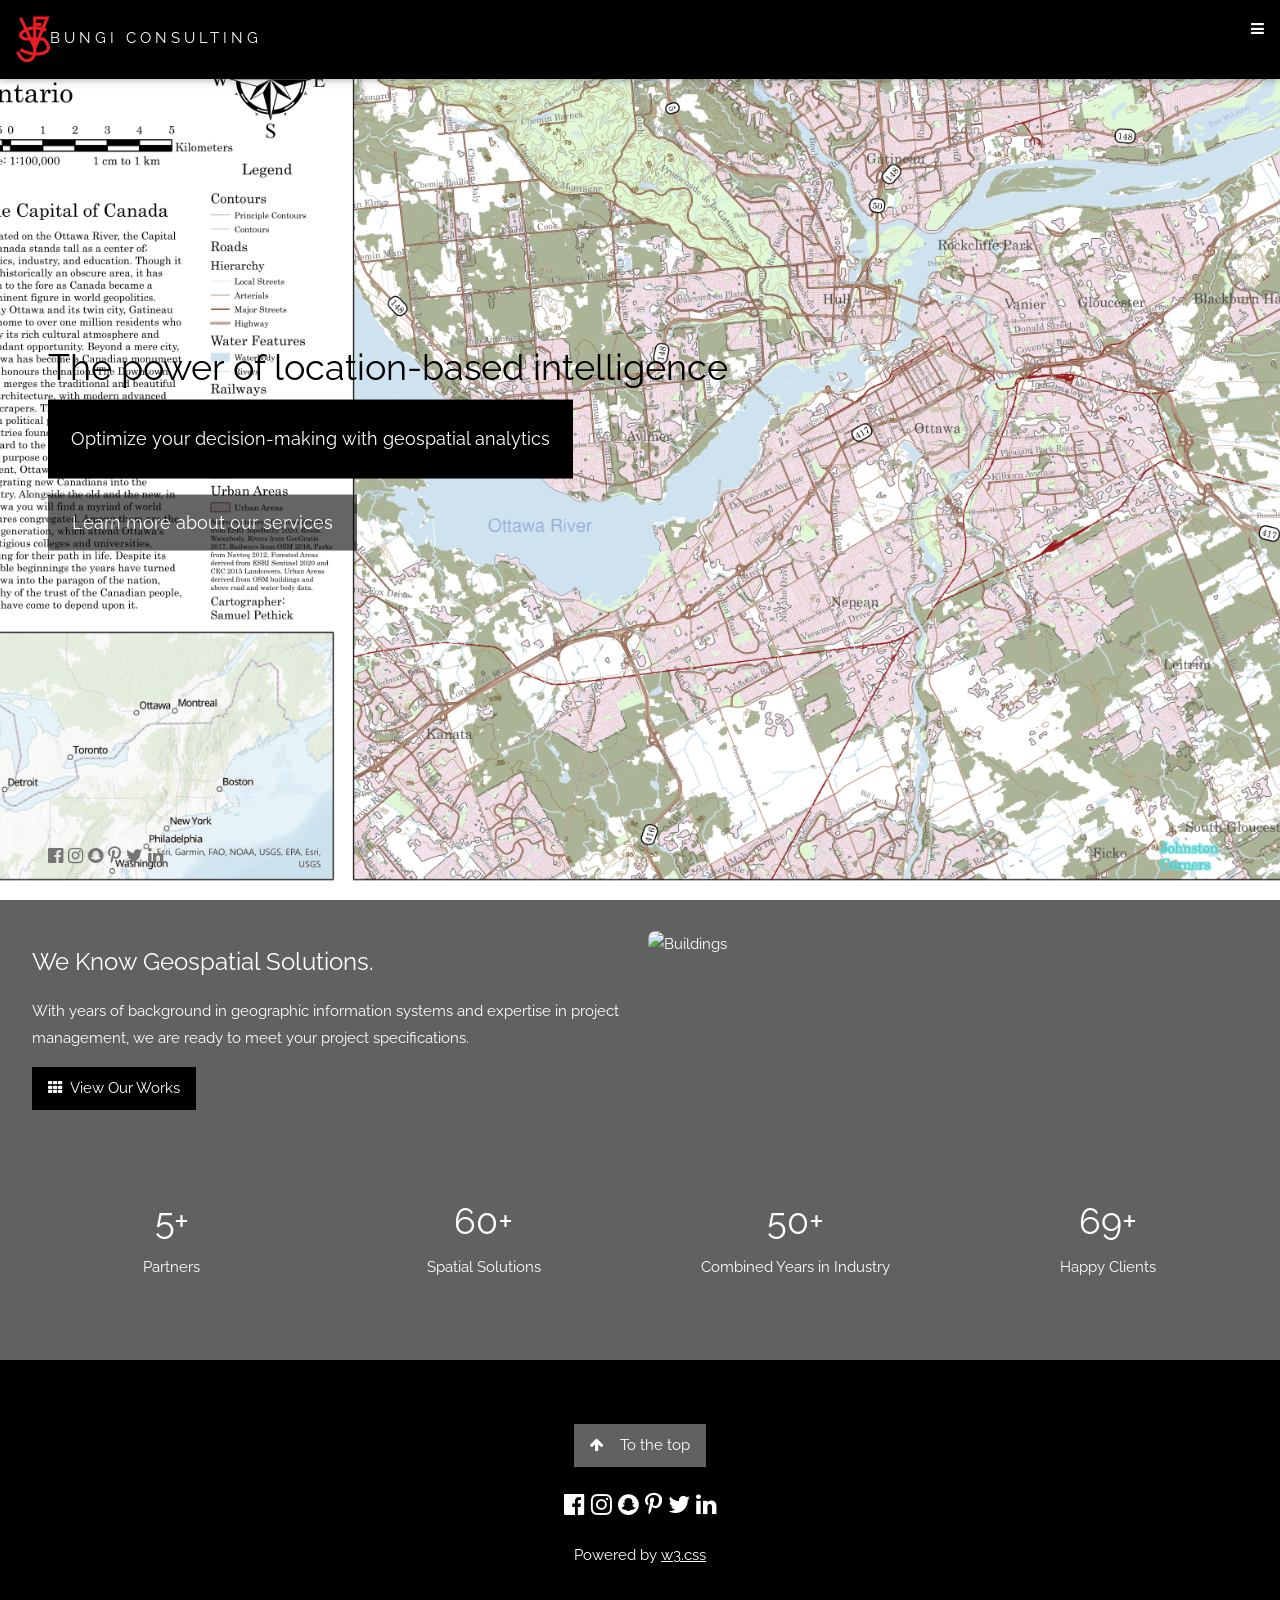
==== index.html @ b3b09a3f "Add files via upload" ====
<!DOCTYPE html>
<html lang="en">
<head class=".w3-bar .w3-button .bgimg-1 ">
<title>Bungi Consulting</title>
<meta charset="UTF-8">
<meta name="viewport" content="width=device-width, initial-scale=1">
<link rel="stylesheet" href="CSS/w3.css">
<link rel="stylesheet" href="https://fonts.googleapis.com/css?family=Raleway">
<link rel="stylesheet" href="https://cdnjs.cloudflare.com/ajax/libs/font-awesome/4.7.0/css/font-awesome.min.css">
<script  src="JS/Javascript.js"> </script>
</head>
<body class = "backgroundgrey">
<!--Jordan start-->
<!-- Navbar (sit on top) -->
<div class="w3-top">
  <div class="w3-bar w3-white w3-card" id="myNavbar">
    <a href="index.html" class="w3-bar-item w3-button w3-wide"><img src="Images/logoweb.png" alt="logo">BUNGI CONSULTING</a>
    <!-- Right-sided navbar links -->
    <div class="w3-right w3-hide-small">
      <a href="index.html" class="w3-bar-item w3-button"><i class="fa fa-home"></i> HOME</a>
      <a href="about.html" class="w3-bar-item w3-button"> <i class="fa fa-book"></i>ABOUT</a>
      <a href="team.html" class="w3-bar-item w3-button"><i class="fa fa-users"></i> TEAM</a>
      <a href="services.html" class="w3-bar-item w3-button"><i class="fa fa-check-square-o"></i> SERVICES</a>
      <a href="partners.html" class="w3-bar-item w3-button"><i class="fa fa-handshake-o"></i> PARTNERS</a>
      <a href="Portfolio.html" class="w3-bar-item w3-button"><i class="fa fa-th"></i> PORTFOLIO</a>
      <a href="Testimonials.html" class="w3-bar-item w3-button"><i class="fa fa-comments"></i> TESTIMONIALS</a>
      <a href="ContactUS.html" class="w3-bar-item w3-button"><i class="fa fa-envelope"></i> CONTACT</a>
    </div>
    <!-- Hide right-floated links on small screens and replace them with a menu icon -->

    <a href="javascript:void(0)" class="w3-bar-item w3-button w3-right w3-hide-large w3-hide-medium" onclick="w3_open()">
      <i class="fa fa-bars"></i>
    </a>
  </div>
</div>

<!-- Sidebar on small screens when clicking the menu icon -->
<nav class="w3-sidebar w3-bar-block w3-black w3-card w3-animate-left w3-hide-medium w3-hide-large displaynone" id="mySidebar">
  <a href="javascript:void(0)" onclick="w3_close()" class="w3-bar-item w3-button w3-large w3-padding-16">Close ×</a>
  <a href="index.html" onclick="w3_close()" class="w3-bar-item w3-button">HOME</a>
  <a href="about.html" onclick="w3_close()" class="w3-bar-item w3-button">ABOUT</a>
  <a href="team.html" onclick="w3_close()" class="w3-bar-item w3-button">TEAM</a>
  <a href="services.html" onclick="w3_close()" class="w3-bar-item w3-button">SERVICES</a>
  <a href="partners.html" onclick="w3_close()" class="w3-bar-item w3-button">PARTNERS</a>
  <a href="Portfolio.html" onclick="w3_close()" class="w3-bar-item w3-button">PORTFOLIO</a>
  <a href="Testimonials.html" onclick="w3_close()" class="w3-bar-item w3-button">TESTIMONIALS</a>
  <a href="ContactUS.html" onclick="w3_close()" class="w3-bar-item w3-button">CONTACT</a>
</nav>
<!-- Jordan End -->
<!-- Header with full-height image -->
<header class="bgimg-1 w3-display-container w3-grayscale-min" id="home">
  <div class="w3-display-left w3-text-white padding48" >
    <span class="w3-jumbo w3-hide-small black">The power of location-based intelligence</span>
    <span class="w3-xxlarge w3-hide-large w3-hide-medium black">The power of location-based intelligence</span>
    <span class="w3-large w3-black padding">Optimize your decision-making with geospatial analytics</span>
    <p class="clear"><a href="about.html" class="w3-button w3-white w3-padding-large w3-large w3-margin-top w3-opacity w3-hover-opacity-off">Learn more about our services</a></p>
  </div> 
  <div class="w3-display-bottomleft w3-text-grey w3-large padding28x48">
    <i class="fa fa-facebook-official w3-hover-opacity"></i>
    <i class="fa fa-instagram w3-hover-opacity"></i>
    <i class="fa fa-snapchat w3-hover-opacity"></i>
    <i class="fa fa-pinterest-p w3-hover-opacity"></i>
    <i class="fa fa-twitter w3-hover-opacity"></i>
    <i class="fa fa-linkedin w3-hover-opacity"></i>
  </div>
</header>

<!-- Promo Section - "We know geospatial solutions" -->
<div class="w3-container w3-light-grey paddel">
  <div class="w3-row-padding">
    <div class="w3-col m6">
      <h3>We Know Geospatial Solutions.</h3>
      <p>With years of background in geographic information systems and expertise in project management, we are ready to meet your project specifications.</p>
      <p><a href="Portfolio.html" class="w3-button w3-black"><i class="fa fa-th"> </i> View Our Works</a></p>
    </div>
    <div class="w3-col m6">
      <img class="w3-image w3-round-large" src="Images/EatYourWayThorughCanada.png" alt="Buildings" width="700" height="394">
    </div>
  </div>
</div>

<!-- Promo Section "Statistics" -->
<div class="w3-container w3-row w3-center w3-dark-grey w3-padding-64">
  <div class="w3-quarter">
    <span class="w3-xxlarge">5+</span>
    <p class = marginfix> Partners </p>
  </div>
  <div class="w3-quarter">
    <span class="w3-xxlarge">60+</span>
    <p class = marginfix> Spatial Solutions </p>
  </div>
  <div class="w3-quarter">
    <span class="w3-xxlarge">50+</span>
  <p class = marginfix> Combined Years in Industry </p>
  </div>
  <div class="w3-quarter">
    <span class="w3-xxlarge">69+</span>
  <p class = marginfix> Happy Clients </p>
  </div>
</div>



<!-- Footer -->
<footer class="w3-center w3-black w3-padding-64">
  <a href="#home" class="w3-button w3-light-grey"><i class="fa fa-arrow-up w3-margin-right"></i>To the top</a>
  <div class="w3-xlarge w3-section">
    <i class="fa fa-facebook-official w3-hover-opacity"></i>
    <i class="fa fa-instagram w3-hover-opacity"></i>
    <i class="fa fa-snapchat w3-hover-opacity"></i>
    <i class="fa fa-pinterest-p w3-hover-opacity"></i>
    <i class="fa fa-twitter w3-hover-opacity"></i>
    <i class="fa fa-linkedin w3-hover-opacity"></i>
  </div>
  <p>Powered by <a href="https://www.w3schools.com/w3css/default.asp" title="W3.CSS" target="_blank" class="w3-hover-text-green">w3.css</a></p>
</footer>
 
<script>
// Modal Image Gallery
function onClick(element) {
  document.getElementById("img01").src = element.src;
  document.getElementById("modal01").style.display = "block";
  var captionText = document.getElementById("caption");
  captionText.innerHTML = element.alt;
}


// Toggle between showing and hiding the sidebar when clicking the menu icon
var mySidebar = document.getElementById("mySidebar");

function w3_open() {
  if (mySidebar.style.display === 'block') {
    mySidebar.style.display = 'none';
  } else {
    mySidebar.style.display = 'block';
  }
}

// Close the sidebar with the close button
function w3_close() {
    mySidebar.style.display = "none";
}
</script>

</body>
</html>
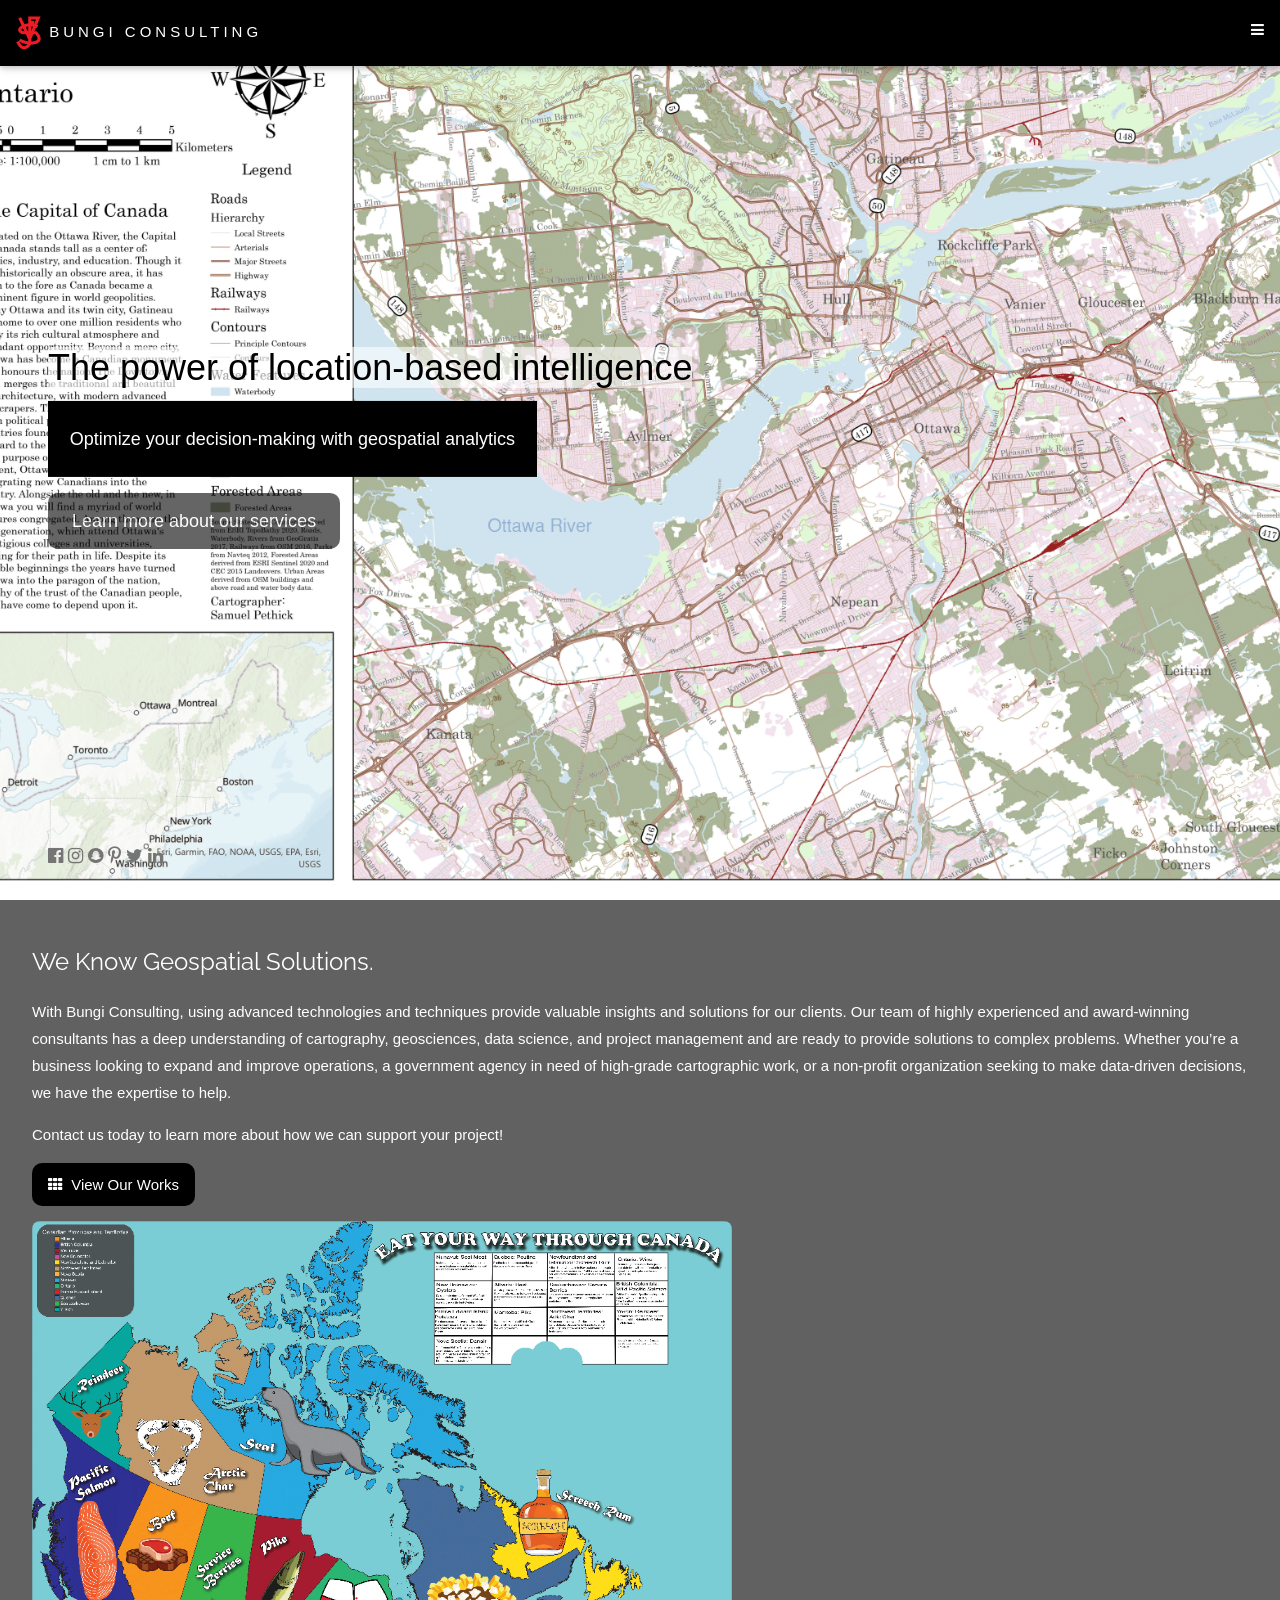
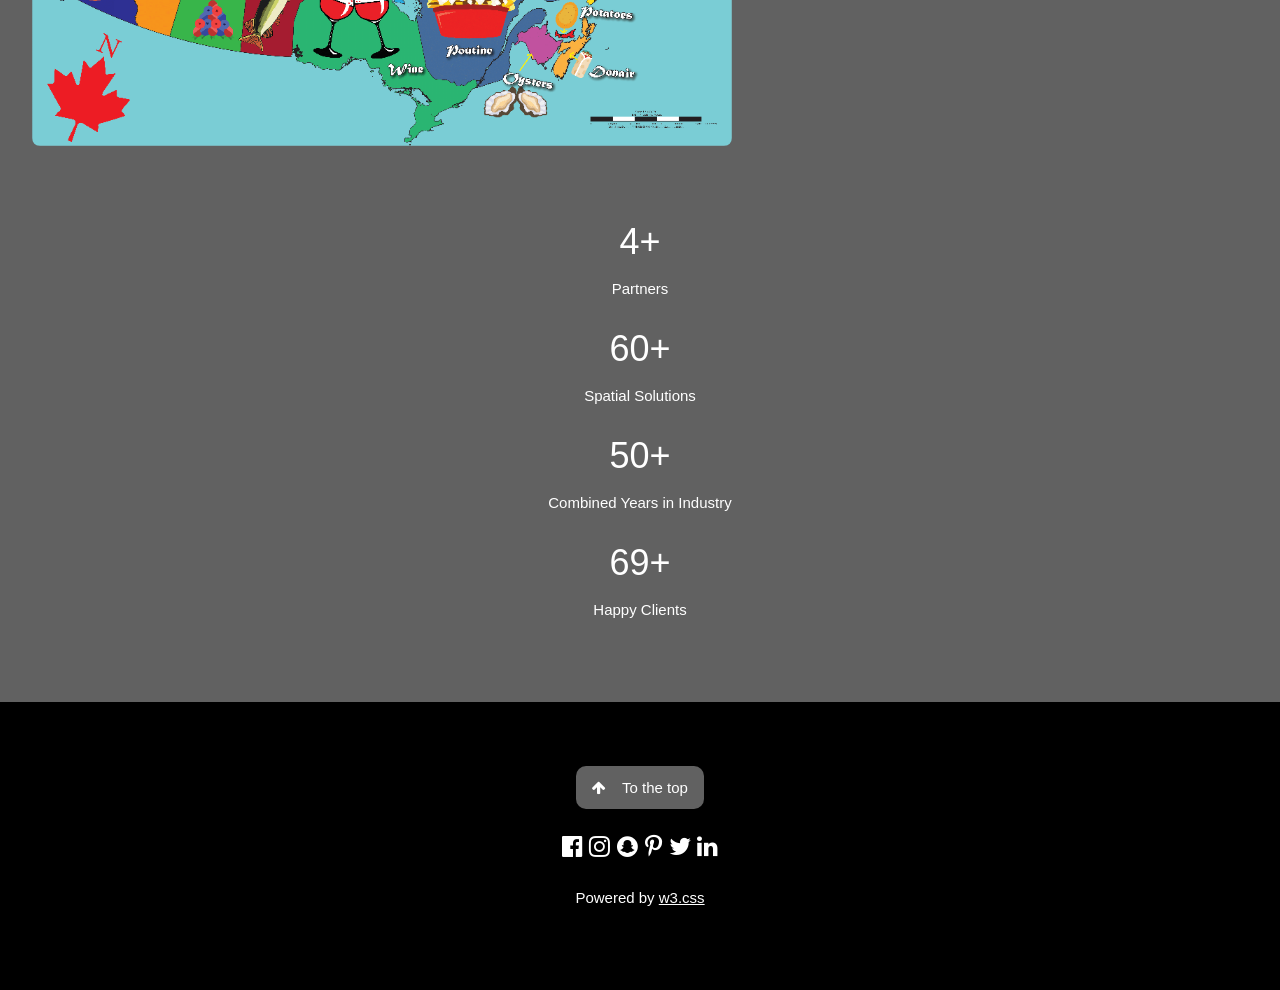
==== commit ff968d9b: "Add files via upload" ====
--- a/index.html
+++ b/index.html
@@ -1,6 +1,6 @@
 <!DOCTYPE html>
 <html lang="en">
-<head class=".w3-bar .w3-button .bgimg-1 ">
+<head class=".w3-bar .w3-button">
 <title>Bungi Consulting</title>
 <meta charset="UTF-8">
 <meta name="viewport" content="width=device-width, initial-scale=1">
@@ -14,7 +14,7 @@
 <!-- Navbar (sit on top) -->
 <div class="w3-top">
   <div class="w3-bar w3-white w3-card" id="myNavbar">
-    <a href="index.html" class="w3-bar-item w3-button w3-wide"><img src="Images/logoweb.png" alt="logo">BUNGI CONSULTING</a>
+    <a href="index.html" class="w3-bar-item w3-button w3-wide"><img src="Images/logoweb.png" alt="logo"> BUNGI CONSULTING</a>
     <!-- Right-sided navbar links -->
     <div class="w3-right w3-hide-small">
       <a href="index.html" class="w3-bar-item w3-button"><i class="fa fa-home"></i> HOME</a>
@@ -50,10 +50,10 @@
 <!-- Header with full-height image -->
 <header class="bgimg-1 w3-display-container w3-grayscale-min" id="home">
   <div class="w3-display-left w3-text-white padding48" >
-    <span class="w3-jumbo w3-hide-small black">The power of location-based intelligence</span>
-    <span class="w3-xxlarge w3-hide-large w3-hide-medium black">The power of location-based intelligence</span>
+    <span class="w3-jumbo w3-hide-small black main-title">The power of location-based intelligence</span>
+    <span class="w3-xxlarge w3-hide-large w3-hide-medium black main-title">The power of location-based intelligence</span>
     <span class="w3-large w3-black padding">Optimize your decision-making with geospatial analytics</span>
-    <p class="clear"><a href="about.html" class="w3-button w3-white w3-padding-large w3-large w3-margin-top w3-opacity w3-hover-opacity-off">Learn more about our services</a></p>
+    <p class="clear"><a href="services.html" class="w3-button w3-white w3-padding-large w3-large w3-margin-top w3-opacity w3-hover-opacity-off">Learn more about our services</a></p>
   </div> 
   <div class="w3-display-bottomleft w3-text-grey w3-large padding28x48">
     <i class="fa fa-facebook-official w3-hover-opacity"></i>
@@ -70,11 +70,12 @@
   <div class="w3-row-padding">
     <div class="w3-col m6">
       <h3>We Know Geospatial Solutions.</h3>
-      <p>With years of background in geographic information systems and expertise in project management, we are ready to meet your project specifications.</p>
+      <p>With Bungi Consulting, using advanced technologies and techniques provide valuable insights and solutions for our clients. Our team of highly experienced and award-winning consultants has a deep understanding of cartography, geosciences, data science, and project management and are ready to provide solutions to complex problems. Whether you’re a business looking to expand and improve operations, a government agency in need of high-grade cartographic work, or a non-profit organization seeking to make data-driven decisions, we have the expertise to help.</p>
+      <p>Contact us today to learn more about how we can support your project!</p>
       <p><a href="Portfolio.html" class="w3-button w3-black"><i class="fa fa-th"> </i> View Our Works</a></p>
     </div>
     <div class="w3-col m6">
-      <img class="w3-image w3-round-large" src="Images/EatYourWayThorughCanada.png" alt="Buildings" width="700" height="394">
+      <a href="Images/EatYourWayThorughCanada.png"><img class="w3-image w3-round-large" src="Images/EatYourWayThroughCanada-small.png" alt="EatCanada" width="700" height="394"></a>
     </div>
   </div>
 </div>
@@ -82,7 +83,7 @@
 <!-- Promo Section "Statistics" -->
 <div class="w3-container w3-row w3-center w3-dark-grey w3-padding-64">
   <div class="w3-quarter">
-    <span class="w3-xxlarge">5+</span>
+    <span class="w3-xxlarge">4+</span>
     <p class = marginfix> Partners </p>
   </div>
   <div class="w3-quarter">
